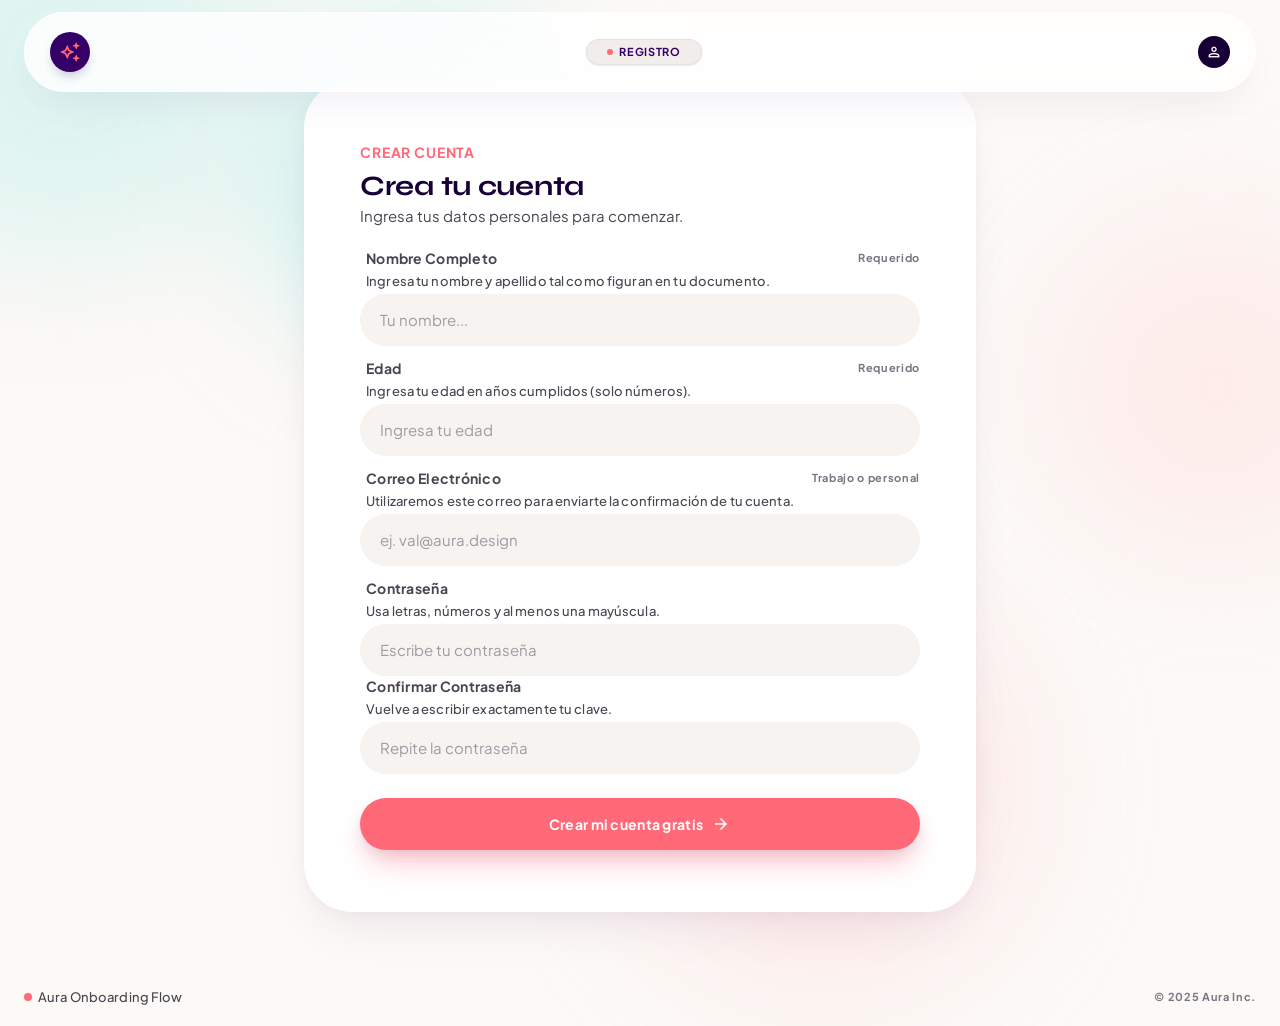
==== index.html @ 33e8090b "final" ====
<!DOCTYPE html>
<html lang="es">
<head>
    <meta charset="UTF-8">
    <meta name="viewport" content="width=device-width, initial-scale=1.0">
    <meta name="description" content="Crea tu cuenta de Aura para comenzar.">
    <title>Crear cuenta | REGISTRO</title>
    <link rel="preconnect" href="https://fonts.googleapis.com">
    <link rel="preconnect" href="https://fonts.gstatic.com" crossorigin>
    <link href="https://fonts.googleapis.com/css2?family=Plus+Jakarta+Sans:wght@400;500;600;700&family=Syne:wght@600;700;800&display=swap" rel="stylesheet">
    <link href="https://fonts.googleapis.com/css2?family=Material+Symbols+Outlined:wght,FILL@100..700,0..1&display=swap" rel="stylesheet">
    <link rel="stylesheet" href="style.css">
</head>
<body class="pagina pagina--registro">
    <div class="fondo-ambiente">
        <span class="resplandor resplandor--superior-izquierdo"></span>
        <span class="resplandor resplandor--central-derecho"></span>
        <span class="resplandor resplandor--inferior"></span>
    </div>

    <header class="encabezado">
        <nav class="barra-superior">
            <a class="marca" href="index.html">
                <span class="marca__icono material-symbols-outlined">auto_awesome</span>
            </a>
            <span class="estado-pagina">
                <span class="estado-pagina__punto"></span>
                <span>Registro</span>
            </span>
            <span class="avatar">
                <span class="material-symbols-outlined">person</span>
            </span>
        </nav>
    </header>

    <main class="contenido-principal contenido-principal--registro">
        <section class="seccion-registro">
            <div class="envoltorio-formulario">
                <span class="resplandor resplandor--tarjeta-superior"></span>
                <span class="resplandor resplandor--tarjeta-inferior"></span>
                <span class="resplandor resplandor--tarjeta-central"></span>

                <section class="tarjeta-registro">
                    <div class="contenido-formulario">
                        <header class="introduccion-formulario">
                            <span class="etiqueta-seccion">Crear Cuenta</span>
                            <h1 class="titulo-formulario">Crea tu cuenta</h1>
                            <p class="texto-introduccion">Ingresa tus datos personales para comenzar.</p>
                        </header>

                        <form class="formulario" onsubmit="registrar(event)">
                            <div class="grupo-campo">
                                <label class="etiqueta-campo etiqueta-campo--con-detalle" for="nombre">
                                    <span>Nombre Completo</span>
                                    <span class="detalle-etiqueta">Requerido</span>
                                </label>
                                <p class="ayuda-campo">Ingresa tu nombre y apellido tal como figuran en tu documento.</p>
                                <input class="entrada" id="nombre" placeholder="Tu nombre..." type="text" required>
                            </div>

                            <div class="grupo-campo">
                                <span class="etiqueta-campo etiqueta-campo--con-detalle">
                                    <span>Edad</span>
                                    <span class="detalle-etiqueta">Requerido</span>
                                </span>
                                <p class="ayuda-campo">Ingresa tu edad en años cumplidos (solo números).</p>
                                <input class="entrada" type="number" id="edad" placeholder="Ingresa tu edad" required>
                            </div>

                            <div class="grupo-campo">
                                <label class="etiqueta-campo etiqueta-campo--con-detalle" for="emailPersonal">
                                    <span>Correo Electrónico</span>
                                    <span class="detalle-etiqueta">Trabajo o personal</span>
                                </label>
                                <p class="ayuda-campo">Utilizaremos este correo para enviarte la confirmación de tu cuenta.</p>
                                <input class="entrada" id="emailPersonal" name="email" placeholder="ej. val@aura.design" type="email" required>
                            </div>

                            <div class="campos-contrasena">
                                <div class="grupo-campo">
                                    <span class="etiqueta-campo">Contraseña</span>
                                    <p class="ayuda-campo">Usa letras, números y al menos una mayúscula.</p>
                                    <input class="entrada" id="password" placeholder="Escribe tu contraseña" required type="password">
                                </div>

                                <div class="grupo-campo">
                                    <label class="etiqueta-campo" for="confirmPassword">Confirmar Contraseña</label>
                                    <p class="ayuda-campo">Vuelve a escribir exactamente tu clave.</p>
                                    <input class="entrada" id="confirmPassword" placeholder="Repite la contraseña" type="password" required>
                                </div>
                            </div>

                            <div class="acciones-formulario">
                                <button class="boton-principal boton-principal--registro">
                                    <span>Crear mi cuenta gratis</span>
                                    <span class="material-symbols-outlined">arrow_forward</span>
                                </button>
                            </div>
                        </form>
                    </div>
                </section>
            </div>
        </section>
    </main>

    <footer class="pie-pagina">
        <div class="pie-pagina__contenido">
            <span class="pie-pagina__marca">
                <span class="pie-pagina__punto"></span>
                <span>Aura Onboarding Flow</span>
            </span>
            <span class="copyright">© 2025 Aura Inc.</span>
        </div>
    </footer>

    <script src="script.js"></script>
</body>
</html>
---- style.css ----
:root {
    color-scheme: light;
    --color-fondo: #fcf9f6;
    --color-superficie: #ffffff;
    --color-superficie-baja: #f6f3f0;
    --color-superficie-media: #f0edea;
    --color-superficie-alta: #eae8e5;
    --color-principal: #170035;
    --color-contenedor-principal: #340068;
    --color-secundario: #ae2d40;
    --color-contenedor-secundario: #ff6978;
    --color-secundario-fijo: #ffdada;
    --color-terciario-fijo: #b2eee9;
    --color-primario-fijo: #eddcff;
    --color-texto: #1b1c1a;
    --color-texto-secundario: #4b4451;
    --color-texto-contorno: #7c7482;
    --color-blanco: #ffffff;
    --fuente-cuerpo: "Plus Jakarta Sans", sans-serif;
    --fuente-titulos: "Syne", sans-serif;
    --espacio-xs: 0.375rem;
    --espacio-sm: 0.75rem;
    --espacio-md: 1.25rem;
    --espacio-lg: 2rem;
    --espacio-xl: 3.5rem;
    --margen-pagina: 1.5rem;
    --ancho-contenido: 80rem;
    --radio-tarjeta: 3rem;
    --radio-campo: 2rem;
    --sombra-barra: 0 20px 40px -15px rgba(52, 0, 104, 0.08), 0 0 1px 1px rgba(255, 255, 255, 0.8) inset;
    --sombra-tarjeta-registro: 0 24px 50px -15px rgba(52, 0, 104, 0.09), 0 4px 20px -4px rgba(109, 67, 90, 0.05);
    --sombra-tarjeta-bienvenida: 0 30px 60px -15px rgba(52, 0, 104, 0.08), 0 0 1px 1px rgba(255, 255, 255, 0.9) inset;
}

* {
    box-sizing: border-box;
}

html,
body {
    min-height: 100%;
    margin: 0;
}

body {
    color: var(--color-texto);
    font-family: var(--fuente-cuerpo);
    font-size: 15px;
    font-weight: 400;
    line-height: 24px;
    -webkit-font-smoothing: antialiased;
    -moz-osx-font-smoothing: grayscale;
    overscroll-behavior: none;
}

::selection {
    color: #6c001b;
    background: var(--color-contenedor-secundario);
}

a {
    color: inherit;
    text-decoration: none;
}

button,
input {
    font: inherit;
}

button {
    cursor: pointer;
}

.pagina {
    position: relative;
    display: flex;
    min-height: 100vh;
    flex-direction: column;
    overflow-x: hidden;
    background: var(--color-fondo);
}

.fondo-ambiente {
    position: fixed;
    z-index: 0;
    overflow: hidden;
    pointer-events: none;
    inset: 0;
}

.resplandor {
    position: absolute;
    display: block;
    border-radius: 50%;
    filter: blur(64px);
    pointer-events: none;
}

.resplandor--superior-izquierdo {
    top: -8rem;
    left: -8rem;
    width: 24rem;
    height: 24rem;
    background: var(--color-terciario-fijo);
    opacity: 0.4;
}

.resplandor--central-derecho {
    top: 25%;
    right: -6rem;
    width: 20rem;
    height: 20rem;
    background: var(--color-secundario-fijo);
    opacity: 0.4;
}

.resplandor--inferior {
    bottom: -6rem;
    left: 33.333%;
    width: 30rem;
    height: 30rem;
    background: var(--color-primario-fijo);
    opacity: 0.3;
}

.encabezado {
    position: fixed;
    z-index: 50;
    top: 0;
    left: 0;
    width: 100%;
    padding: var(--espacio-sm) var(--margen-pagina) 0;
}

.barra-superior {
    display: flex;
    width: 100%;
    max-width: var(--ancho-contenido);
    height: 5rem;
    align-items: center;
    justify-content: space-between;
    margin: 0 auto;
    padding: 0 var(--espacio-md);
    border-radius: 999px;
    background: rgba(255, 255, 255, 0.8);
    box-shadow: var(--sombra-barra);
    backdrop-filter: blur(24px);
}

.marca {
    display: flex;
    align-items: center;
    gap: var(--espacio-sm);
    padding-left: var(--espacio-xs);
}

.marca__icono {
    display: flex;
    width: 2.5rem;
    height: 2.5rem;
    align-items: center;
    justify-content: center;
    border-radius: 50%;
    background: var(--color-contenedor-principal);
    box-shadow: 0 6px 12px -4px rgba(52, 0, 104, 0.3);
    color: var(--color-contenedor-secundario);
    font-size: 22px;
}

.estado-pagina {
    display: flex;
    align-items: center;
    gap: 0.375rem;
    padding: 0.25rem var(--espacio-md);
    border: 1px solid rgba(205, 195, 210, 0.3);
    border-radius: 999px;
    background: var(--color-superficie-media);
    box-shadow: 0 1px 2px rgba(27, 28, 26, 0.08);
    color: var(--color-contenedor-principal);
    font-size: 11px;
    font-weight: 700;
    line-height: 16px;
    letter-spacing: 0.06em;
    text-transform: uppercase;
}

.estado-pagina__punto,
.pie-pagina__punto {
    display: inline-block;
    flex: 0 0 auto;
    border-radius: 50%;
    background: var(--color-contenedor-secundario);
}

.estado-pagina__punto {
    width: 0.375rem;
    height: 0.375rem;
}

.avatar {
    display: flex;
    width: 2rem;
    height: 2rem;
    align-items: center;
    justify-content: center;
    margin-right: var(--espacio-xs);
    border-radius: 50%;
    background: var(--color-principal);
    color: var(--color-blanco);
}

.avatar .material-symbols-outlined {
    font-size: 18px;
}

.contenido-principal {
    position: relative;
    z-index: 10;
    display: flex;
    width: 100%;
    max-width: var(--ancho-contenido);
    flex: 1;
    flex-direction: column;
    justify-content: center;
    margin: 0 auto;
    padding: 5rem var(--margen-pagina) 0;
}

.seccion-registro {
    display: flex;
    width: 100%;
    flex-direction: column;
    padding-bottom: var(--espacio-xl);
}

.envoltorio-formulario {
    position: relative;
    width: 100%;
    max-width: 42rem;
    margin: auto;
}

.resplandor--tarjeta-superior {
    z-index: -1;
    top: -4rem;
    left: -3rem;
    width: 20rem;
    height: 20rem;
    background: rgba(178, 238, 233, 0.6);
    animation: pulsar 3s ease-in-out infinite;
}

.resplandor--tarjeta-inferior {
    z-index: -1;
    right: -2.5rem;
    bottom: -4rem;
    width: 24rem;
    height: 24rem;
    background: rgba(255, 218, 218, 0.5);
}

.resplandor--tarjeta-central {
    z-index: -1;
    top: 50%;
    left: 33.333%;
    width: 16rem;
    height: 16rem;
    background: rgba(237, 220, 255, 0.4);
    filter: blur(40px);
}

.tarjeta-registro {
    width: 100%;
    overflow: hidden;
    padding: var(--espacio-md);
    border-radius: var(--radio-tarjeta);
    background: var(--color-superficie);
    box-shadow: var(--sombra-tarjeta-registro);
}

.contenido-formulario {
    display: flex;
    max-width: 36rem;
    flex-direction: column;
    justify-content: center;
    margin: 0 auto;
    padding: var(--espacio-xs) 0;
}

.introduccion-formulario {
    margin-bottom: var(--espacio-md);
}

.etiqueta-seccion {
    display: block;
    margin-bottom: var(--espacio-xs);
    color: var(--color-contenedor-secundario);
    font-size: 14px;
    font-weight: 700;
    line-height: 20px;
    letter-spacing: 0.06em;
    text-transform: uppercase;
}

.titulo-formulario {
    margin: 0;
    color: var(--color-principal);
    font-family: var(--fuente-titulos);
    font-size: 28px;
    font-weight: 700;
    line-height: 36px;
    letter-spacing: -0.01em;
}

.texto-introduccion {
    margin: 0;
    color: var(--color-texto-secundario);
    font-size: 15px;
    line-height: 24px;
}

.formulario {
    display: flex;
    flex-direction: column;
    gap: var(--espacio-sm);
}

.grupo-campo {
    display: flex;
    min-width: 0;
    flex-direction: column;
    gap: 0.25rem;
}

.etiqueta-campo {
    display: block;
    padding-left: var(--espacio-xs);
    color: var(--color-texto-secundario);
    font-size: 14px;
    font-weight: 700;
    line-height: 20px;
    letter-spacing: 0.02em;
}

.etiqueta-campo--con-detalle {
    display: flex;
    align-items: center;
    justify-content: space-between;
}

.detalle-etiqueta {
    color: var(--color-texto-contorno);
    font-size: 11px;
    font-weight: 700;
    line-height: 16px;
    letter-spacing: 0.06em;
}

.ayuda-campo {
    margin: 0;
    padding-left: var(--espacio-xs);
    color: var(--color-texto-secundario);
    font-size: 13px;
    font-weight: 500;
    line-height: 18px;
    letter-spacing: 0.01em;
}

.entrada {
    display: block;
    width: 100%;
    min-width: 0;
    padding: 0.875rem var(--espacio-md);
    border: 0;
    border-radius: var(--radio-campo);
    outline: none;
    background: var(--color-superficie-baja);
    color: var(--color-principal);
    font-size: 15px;
    line-height: 24px;
    transition: background-color 180ms ease, box-shadow 180ms ease;
}

.entrada::placeholder {
    color: rgba(124, 116, 130, 0.7);
}

.entrada:focus {
    outline: none;
    background: var(--color-superficie);
    box-shadow: 0 0 0 4px rgba(177, 237, 232, 0.8), 0 8px 20px -6px rgba(52, 0, 104, 0.12);
}

.mensaje {
    display: flex;
    align-items: flex-start;
    gap: 0.375rem;
    padding: 0.125rem var(--espacio-xs) 0;
    color: var(--color-secundario);
    font-size: 13px;
    font-weight: 600;
    line-height: 18px;
    letter-spacing: 0.01em;
}

.mensaje--consejo {
    gap: 0.25rem;
    padding-top: 0.125rem;
    line-height: 1.25;
}

.mensaje__icono {
    flex: 0 0 auto;
    color: var(--color-contenedor-secundario);
    font-size: 16px;
}

.mensaje--consejo .mensaje__icono {
    margin-top: 0.125rem;
    font-size: 15px;
}

.indicador-contrasena {
    display: flex;
    align-items: center;
    gap: 0.375rem;
    margin-top: 0.25rem;
    padding: 0 var(--espacio-xs);
}

.indicador-contrasena__barra {
    height: 0.375rem;
    flex: 1;
    border-radius: 999px;
    transition: background-color 180ms ease;
}

.indicador-contrasena__barra--activa {
    background: var(--color-contenedor-secundario);
}

.indicador-contrasena__barra--tenue {
    background: rgba(255, 105, 120, 0.4);
}

.indicador-contrasena__barra--inactiva {
    background: var(--color-superficie-alta);
}

.indicador-contrasena__texto {
    margin-left: 0.25rem;
    color: var(--color-contenedor-secundario);
    font-size: 11px;
    font-weight: 700;
    line-height: 16px;
    letter-spacing: 0.06em;
}

.acciones-formulario {
    padding-top: var(--espacio-sm);
}

.boton-principal {
    display: flex;
    align-items: center;
    justify-content: center;
    gap: 0.5rem;
    border: 0;
    border-radius: 999px;
    color: var(--color-blanco);
    font-size: 14px;
    font-weight: 700;
    line-height: 20px;
    letter-spacing: 0.02em;
    text-align: center;
    transition: background-color 200ms ease, box-shadow 300ms ease, transform 300ms ease;
}

.boton-principal .material-symbols-outlined {
    font-size: 20px;
}

.boton-principal--registro {
    width: 100%;
    padding: 1rem var(--espacio-lg);
    background: var(--color-contenedor-secundario);
    box-shadow: 0 16px 32px -8px rgba(255, 105, 120, 0.45), 0 6px 16px -4px rgba(52, 0, 104, 0.15);
}

.boton-principal--registro:hover {
    background: var(--color-secundario);
    box-shadow: 0 20px 40px -6px rgba(255, 105, 120, 0.55);
    transform: translateY(-0.125rem);
}

.boton-principal--registro:active {
    transform: translateY(0);
}

.boton-principal--registro:hover .material-symbols-outlined {
    transform: translateX(0.25rem);
}

.pie-pagina {
    position: relative;
    z-index: 10;
    width: 100%;
    margin-top: auto;
    padding: var(--espacio-md) 0;
}

.pie-pagina__contenido {
    display: flex;
    max-width: var(--ancho-contenido);
    flex-direction: column;
    align-items: center;
    justify-content: space-between;
    gap: var(--espacio-sm);
    margin: 0 auto;
    padding: 0 var(--margen-pagina);
    color: var(--color-texto-secundario);
    font-size: 13px;
    font-weight: 500;
    line-height: 18px;
    letter-spacing: 0.01em;
    text-align: center;
}

.pie-pagina__marca {
    display: flex;
    align-items: center;
    gap: var(--espacio-xs);
}

.pie-pagina__punto {
    width: 0.5rem;
    height: 0.5rem;
}

.enlaces-pie {
    display: flex;
    align-items: center;
    gap: var(--espacio-lg);
}

.enlaces-pie a {
    transition: color 180ms ease;
}

.enlaces-pie a:hover {
    color: var(--color-texto);
}

.copyright {
    color: var(--color-texto-contorno);
    font-size: 11px;
    font-weight: 700;
    line-height: 16px;
    letter-spacing: 0.06em;
}

.contenido-principal--bienvenida {
    justify-content: center;
}

.seccion-bienvenida {
    position: relative;
    display: flex;
    width: 100%;
    flex-direction: column;
    padding: var(--espacio-md) 0;
}

.particulas-ambiente {
    position: absolute;
    z-index: -1;
    top: 0;
    right: 0;
    left: 0;
    height: 24rem;
    overflow: hidden;
    pointer-events: none;
    user-select: none;
}

.particula {
    position: absolute;
    display: block;
    border-radius: 999px;
}

.particula--uno {
    top: 3rem;
    left: 12%;
    width: 1rem;
    height: 2.25rem;
    background: rgba(255, 105, 120, 0.6);
    transform: rotate(45deg);
    animation: rebotar 1s ease-in-out infinite;
}

.particula--dos {
    top: 2rem;
    left: 28%;
    width: 0.75rem;
    height: 0.75rem;
    background: var(--color-terciario-fijo);
    box-shadow: 0 4px 12px rgba(177, 237, 232, 0.8);
}

.particula--tres {
    top: 6rem;
    left: 35%;
    width: 1.5rem;
    height: 0.75rem;
    background: rgba(216, 185, 255, 0.7);
    transform: rotate(-12deg);
}

.particula--cuatro {
    top: 2.5rem;
    right: 22%;
    width: 1.25rem;
    height: 0.625rem;
    background: rgba(255, 105, 120, 0.5);
    transform: rotate(12deg);
}

.particula--cinco {
    top: 7rem;
    right: 14%;
    width: 0.75rem;
    height: 2rem;
    background: rgba(178, 238, 233, 0.8);
    transform: rotate(35deg);
}

.particula--seis {
    top: 1.5rem;
    right: 38%;
    width: 0.75rem;
    height: 0.75rem;
    background: rgba(108, 0, 27, 0.3);
}

.particula--siete {
    top: 9rem;
    left: 8%;
    width: 2rem;
    height: 2rem;
    background: linear-gradient(135deg, rgba(255, 105, 120, 0.2), rgba(52, 0, 104, 0.1));
    filter: blur(4px);
}

.tarjeta-bienvenida {
    position: relative;
    width: 100%;
    max-width: 64rem;
    overflow: hidden;
    margin: 0 auto;
    padding: var(--espacio-xl) var(--espacio-lg);
    border-radius: var(--radio-tarjeta);
    background: var(--color-superficie);
    box-shadow: var(--sombra-tarjeta-bienvenida);
}

.resplandor--bienvenida-superior {
    top: -6rem;
    right: -6rem;
    width: 20rem;
    height: 20rem;
    background: var(--color-secundario-fijo);
    opacity: 0.6;
}

.resplandor--bienvenida-inferior {
    bottom: -5rem;
    left: -5rem;
    width: 18rem;
    height: 18rem;
    background: var(--color-terciario-fijo);
    opacity: 0.4;
    filter: blur(40px);
}

.cabecera-bienvenida {
    position: relative;
    z-index: 1;
    display: flex;
    max-width: 48rem;
    flex-direction: column;
    align-items: center;
    margin: 0 auto;
    text-align: center;
}

.insignia-bienvenida {
    display: inline-flex;
    align-items: center;
    gap: var(--espacio-xs);
    margin-bottom: var(--espacio-md);
    padding: var(--espacio-xs) var(--espacio-md);
    border-radius: 999px;
    background: var(--color-terciario-fijo);
    box-shadow: 0 8px 18px -4px rgba(178, 238, 233, 0.6);
    color: #00201e;
    font-size: 14px;
    font-weight: 700;
    line-height: 20px;
    letter-spacing: 0.02em;
    transition: transform 180ms ease;
}

.insignia-bienvenida:hover {
    transform: scale(1.05);
}

.icono-celebracion {
    color: var(--color-contenedor-secundario);
    font-size: 18px;
    font-variation-settings: "FILL" 1;
}

.titulo-bienvenida {
    margin: 0 0 var(--espacio-xs);
    color: var(--color-principal);
    font-family: var(--fuente-titulos);
    font-size: 40px;
    font-weight: 700;
    line-height: 48px;
    letter-spacing: -0.02em;
}

.nombre-destacado {
    background: linear-gradient(to right, var(--color-secundario), var(--color-contenedor-principal));
    background-clip: text;
    color: transparent;
    -webkit-background-clip: text;
}

.texto-bienvenida {
    max-width: 42rem;
    margin: var(--espacio-xs) 0 0;
    color: var(--color-texto-secundario);
    font-size: 18px;
    font-weight: 400;
    line-height: 28px;
}

.acciones-bienvenida {
    position: relative;
    z-index: 1;
    display: flex;
    flex-direction: column;
    align-items: center;
    justify-content: center;
    gap: var(--espacio-md);
    margin-top: var(--espacio-xl);
    padding-top: var(--espacio-md);
}

.boton-principal--bienvenida {
    width: 100%;
    padding: var(--espacio-md) var(--espacio-xl);
    background: linear-gradient(to right, var(--color-contenedor-secundario), var(--color-secundario), var(--color-contenedor-principal));
    box-shadow: 0 16px 32px -6px rgba(255, 105, 120, 0.45);
    transition-duration: 300ms;
}

.boton-principal--bienvenida:hover {
    box-shadow: 0 22px 40px -8px rgba(255, 105, 120, 0.55);
    transform: translateY(-0.25rem);
}

.boton-principal--bienvenida:active {
    transform: translateY(0);
}

@keyframes pulsar {
    50% {
        opacity: 0.65;
    }
}

@keyframes rebotar {
    0%,
    100% {
        transform: translateY(-25%) rotate(45deg);
        animation-timing-function: cubic-bezier(0.8, 0, 1, 1);
    }

    50% {
        transform: translateY(0) rotate(45deg);
        animation-timing-function: cubic-bezier(0, 0, 0.2, 1);
    }
}

@media (min-width: 640px) {
    .pie-pagina__contenido {
        flex-direction: row;
        text-align: left;
    }

    .tarjeta-bienvenida {
        padding: var(--espacio-xl);
    }

    .acciones-bienvenida {
        flex-direction: row;
    }

    .boton-principal--bienvenida {
        width: auto;
    }
}

@media (min-width: 768px) {
    .campos-contrasena {
        grid-template-columns: repeat(2, minmax(0, 1fr));
    }
}

@media (min-width: 1024px) {
    .tarjeta-registro {
        padding: var(--espacio-xl);
    }
}

@media (max-width: 420px) {
    .encabezado {
        padding-right: 1rem;
        padding-left: 1rem;
    }

    .contenido-principal {
        padding-right: 1rem;
        padding-left: 1rem;
    }

    .tarjeta-registro {
        padding-right: 1rem;
        padding-left: 1rem;
    }

    .titulo-bienvenida {
        font-size: 32px;
        line-height: 40px;
    }
}
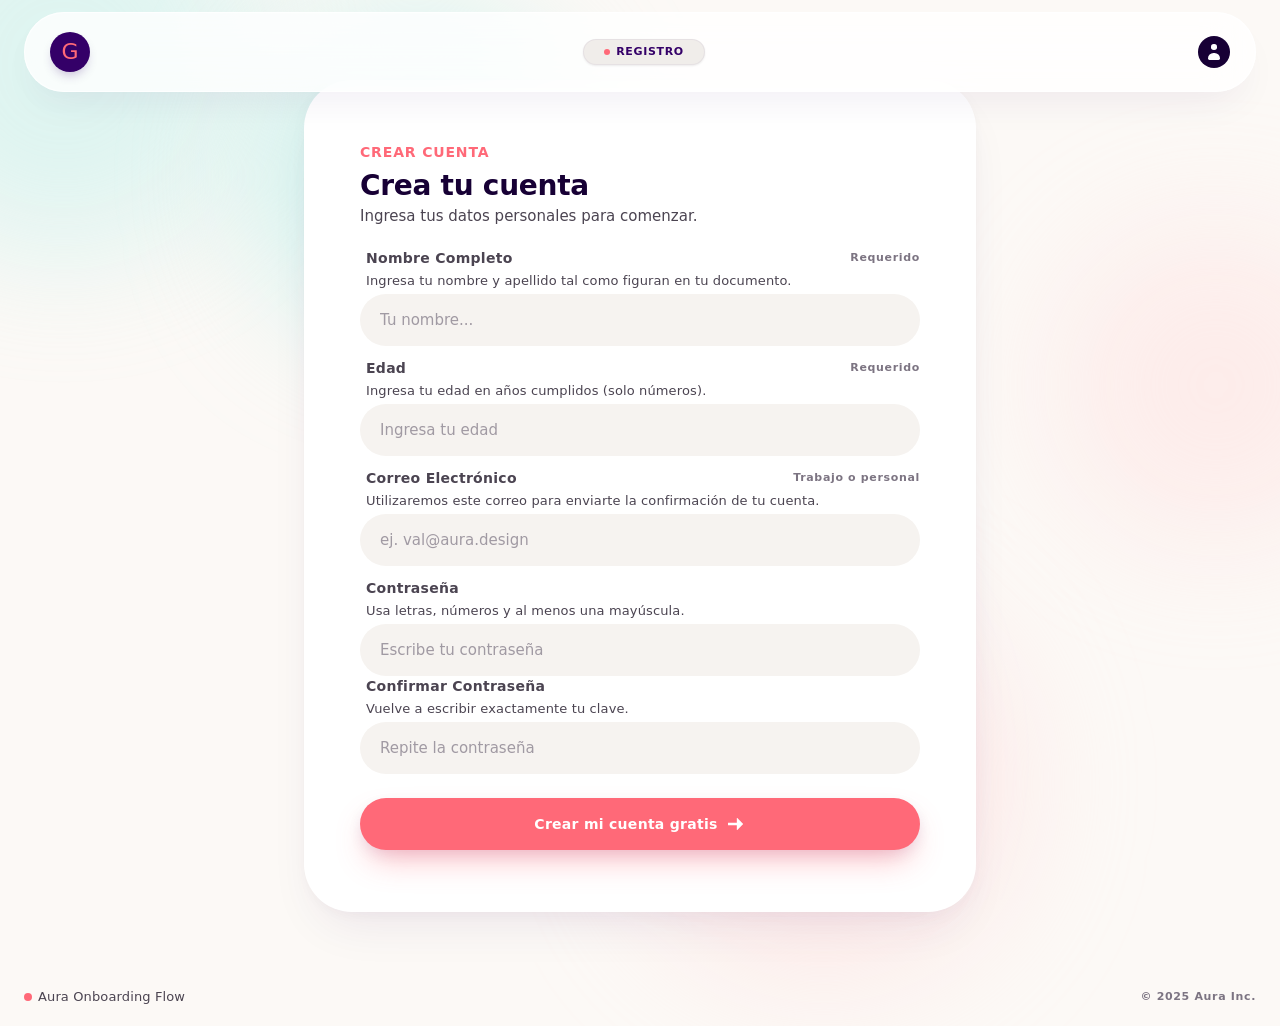
==== commit 311b4407: "listo" ====
--- a/index.html
+++ b/index.html
@@ -5,10 +5,6 @@
     <meta name="viewport" content="width=device-width, initial-scale=1.0">
     <meta name="description" content="Crea tu cuenta de Aura para comenzar.">
     <title>Crear cuenta | REGISTRO</title>
-    <link rel="preconnect" href="https://fonts.googleapis.com">
-    <link rel="preconnect" href="https://fonts.gstatic.com" crossorigin>
-    <link href="https://fonts.googleapis.com/css2?family=Plus+Jakarta+Sans:wght@400;500;600;700&family=Syne:wght@600;700;800&display=swap" rel="stylesheet">
-    <link href="https://fonts.googleapis.com/css2?family=Material+Symbols+Outlined:wght,FILL@100..700,0..1&display=swap" rel="stylesheet">
     <link rel="stylesheet" href="style.css">
 </head>
 <body class="pagina pagina--registro">
@@ -21,14 +17,14 @@
     <header class="encabezado">
         <nav class="barra-superior">
             <a class="marca" href="index.html">
-                <span class="marca__icono material-symbols-outlined">auto_awesome</span>
+                <span class="marca__icono icono" aria-hidden="true">G</span>
             </a>
             <span class="estado-pagina">
                 <span class="estado-pagina__punto"></span>
                 <span>Registro</span>
             </span>
             <span class="avatar">
-                <span class="material-symbols-outlined">person</span>
+                <span class="icono icono--persona" aria-hidden="true"></span>
             </span>
         </nav>
     </header>
@@ -40,13 +36,13 @@
                 <span class="resplandor resplandor--tarjeta-inferior"></span>
                 <span class="resplandor resplandor--tarjeta-central"></span>
 
-                <section class="tarjeta-registro">
+                <div class="tarjeta-registro">
                     <div class="contenido-formulario">
-                        <header class="introduccion-formulario">
+                        <div class="introduccion-formulario">
                             <span class="etiqueta-seccion">Crear Cuenta</span>
                             <h1 class="titulo-formulario">Crea tu cuenta</h1>
                             <p class="texto-introduccion">Ingresa tus datos personales para comenzar.</p>
-                        </header>
+                        </div>
 
                         <form class="formulario" onsubmit="registrar(event)">
                             <div class="grupo-campo">
@@ -93,12 +89,12 @@
                             <div class="acciones-formulario">
                                 <button class="boton-principal boton-principal--registro">
                                     <span>Crear mi cuenta gratis</span>
-                                    <span class="material-symbols-outlined">arrow_forward</span>
+                                    <span class="icono icono--flecha" aria-hidden="true"></span>
                                 </button>
                             </div>
                         </form>
                     </div>
-                </section>
+                </div>
             </div>
         </section>
     </main>
--- a/style.css
+++ b/style.css
@@ -16,8 +16,8 @@
     --color-texto-secundario: #4b4451;
     --color-texto-contorno: #7c7482;
     --color-blanco: #ffffff;
-    --fuente-cuerpo: "Plus Jakarta Sans", sans-serif;
-    --fuente-titulos: "Syne", sans-serif;
+    --fuente-cuerpo: system-ui, -apple-system, BlinkMacSystemFont, "Segoe UI", sans-serif;
+    --fuente-titulos: system-ui, -apple-system, BlinkMacSystemFont, "Segoe UI", sans-serif;
     --espacio-xs: 0.375rem;
     --espacio-sm: 0.75rem;
     --espacio-md: 1.25rem;
@@ -72,6 +72,113 @@
     cursor: pointer;
 }
 
+.icono {
+    position: relative;
+    display: inline-block;
+    flex: 0 0 auto;
+}
+
+.icono--brillo {
+    width: 1em;
+    height: 1em;
+}
+
+.icono--persona {
+    width: 1em;
+    height: 1em;
+}
+
+.icono--persona::before {
+    position: absolute;
+    top: 0.08em;
+    left: 0.35em;
+    width: 0.3em;
+    height: 0.3em;
+    border-radius: 50%;
+    background: currentColor;
+    content: "";
+}
+
+.icono--persona::after {
+    position: absolute;
+    bottom: 0.08em;
+    left: 0.18em;
+    width: 0.64em;
+    height: 0.34em;
+    border-radius: 0.45em 0.45em 0.12em 0.12em;
+    background: currentColor;
+    content: "";
+}
+
+.icono--flecha {
+    width: 1em;
+    height: 1em;
+}
+
+.icono--flecha::before {
+    position: absolute;
+    top: 0.18em;
+    left: 0.12em;
+    width: 0.76em;
+    height: 0.64em;
+    background: currentColor;
+    clip-path: polygon(0 40%, 58% 40%, 58% 0, 100% 50%, 58% 100%, 58% 60%, 0 60%);
+    content: "";
+}
+
+.icono--salir {
+    width: 1em;
+    height: 1em;
+}
+
+.icono--salir::before {
+    position: absolute;
+    top: 0.2em;
+    left: 0.08em;
+    width: 0.62em;
+    height: 0.6em;
+    background: currentColor;
+    clip-path: polygon(0 40%, 58% 40%, 58% 0, 100% 50%, 58% 100%, 58% 60%, 0 60%);
+    content: "";
+}
+
+.icono--salir::after {
+    position: absolute;
+    top: 0.08em;
+    right: 0.08em;
+    height: 0.84em;
+    border-right: 0.1em solid currentColor;
+    content: "";
+}
+
+.icono--celebracion {
+    width: 1em;
+    height: 1em;
+}
+
+.icono--celebracion::before {
+    position: absolute;
+    top: 0.08em;
+    left: 0.08em;
+    width: 0.68em;
+    height: 0.68em;
+    background: currentColor;
+    clip-path: polygon(50% 0, 61% 35%, 100% 50%, 61% 65%, 50% 100%, 39% 65%, 0 50%, 39% 35%);
+    content: "";
+}
+
+.icono--celebracion::after {
+    position: absolute;
+    top: 0.08em;
+    right: 0.02em;
+    width: 0.2em;
+    height: 0.2em;
+    border-radius: 50%;
+    background: currentColor;
+    box-shadow: -0.72em 0.62em 0 -0.04em currentColor;
+    content: "";
+}
+
 .pagina {
     position: relative;
     display: flex;
@@ -210,7 +317,7 @@
     color: var(--color-blanco);
 }
 
-.avatar .material-symbols-outlined {
+.avatar .icono {
     font-size: 18px;
 }
 
@@ -477,7 +584,7 @@
     transition: background-color 200ms ease, box-shadow 300ms ease, transform 300ms ease;
 }
 
-.boton-principal .material-symbols-outlined {
+.boton-principal .icono {
     font-size: 20px;
 }
 
@@ -498,7 +605,7 @@
     transform: translateY(0);
 }
 
-.boton-principal--registro:hover .material-symbols-outlined {
+.boton-principal--registro:hover .icono {
     transform: translateX(0.25rem);
 }
 
@@ -719,7 +826,6 @@
 .icono-celebracion {
     color: var(--color-contenedor-secundario);
     font-size: 18px;
-    font-variation-settings: "FILL" 1;
 }
 
 .titulo-bienvenida {
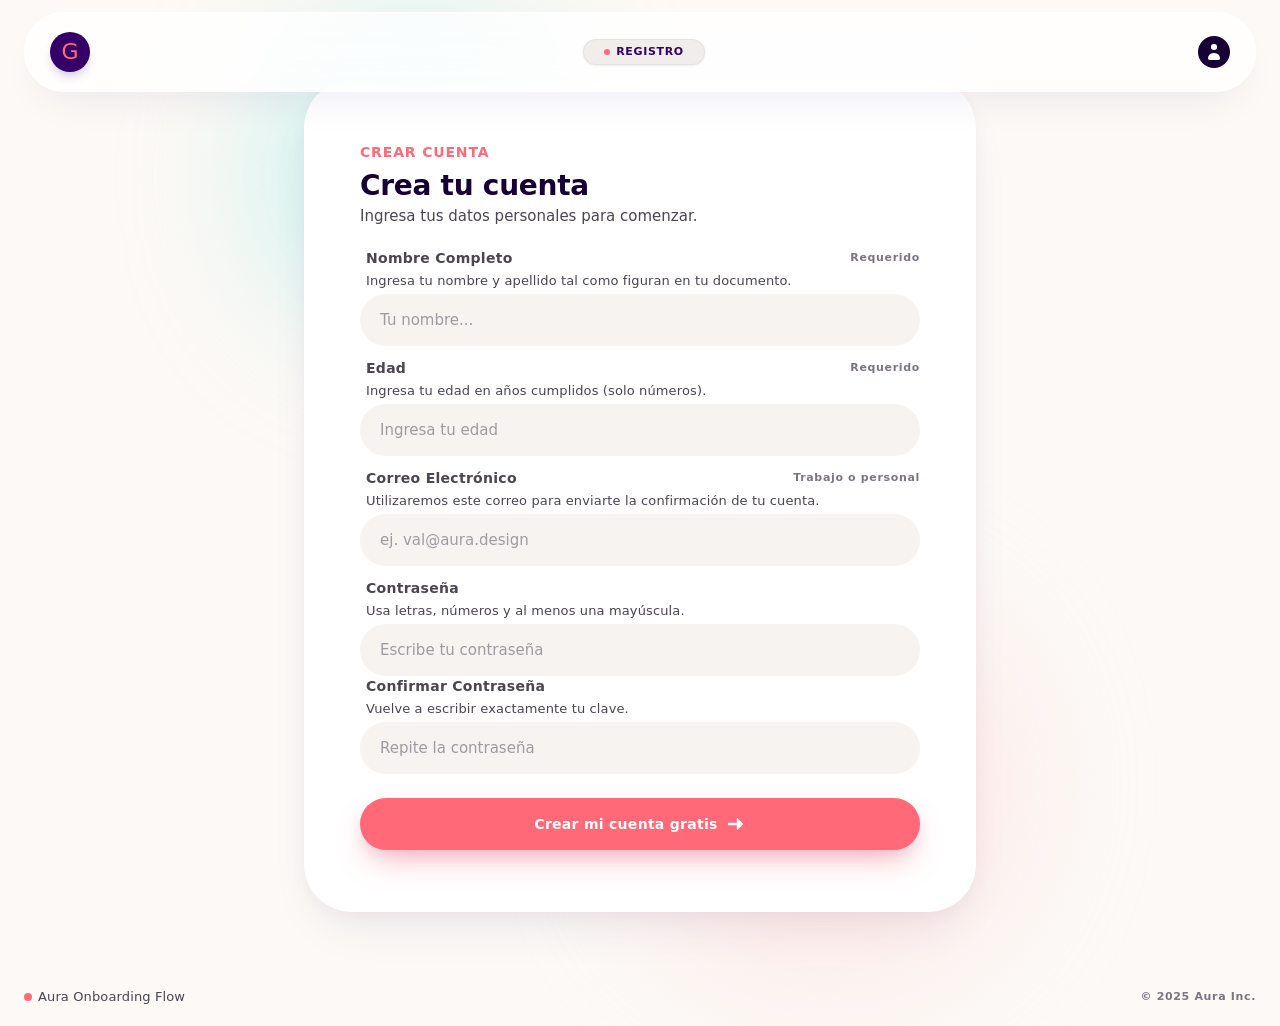
==== commit fde98f97: "final-listo" ====
--- a/index.html
+++ b/index.html
@@ -8,12 +8,6 @@
     <link rel="stylesheet" href="style.css">
 </head>
 <body class="pagina pagina--registro">
-    <div class="fondo-ambiente">
-        <span class="resplandor resplandor--superior-izquierdo"></span>
-        <span class="resplandor resplandor--central-derecho"></span>
-        <span class="resplandor resplandor--inferior"></span>
-    </div>
-
     <header class="encabezado">
         <nav class="barra-superior">
             <a class="marca" href="index.html">
--- a/style.css
+++ b/style.css
@@ -204,33 +204,6 @@
     pointer-events: none;
 }
 
-.resplandor--superior-izquierdo {
-    top: -8rem;
-    left: -8rem;
-    width: 24rem;
-    height: 24rem;
-    background: var(--color-terciario-fijo);
-    opacity: 0.4;
-}
-
-.resplandor--central-derecho {
-    top: 25%;
-    right: -6rem;
-    width: 20rem;
-    height: 20rem;
-    background: var(--color-secundario-fijo);
-    opacity: 0.4;
-}
-
-.resplandor--inferior {
-    bottom: -6rem;
-    left: 33.333%;
-    width: 30rem;
-    height: 30rem;
-    background: var(--color-primario-fijo);
-    opacity: 0.3;
-}
-
 .encabezado {
     position: fixed;
     z-index: 50;
